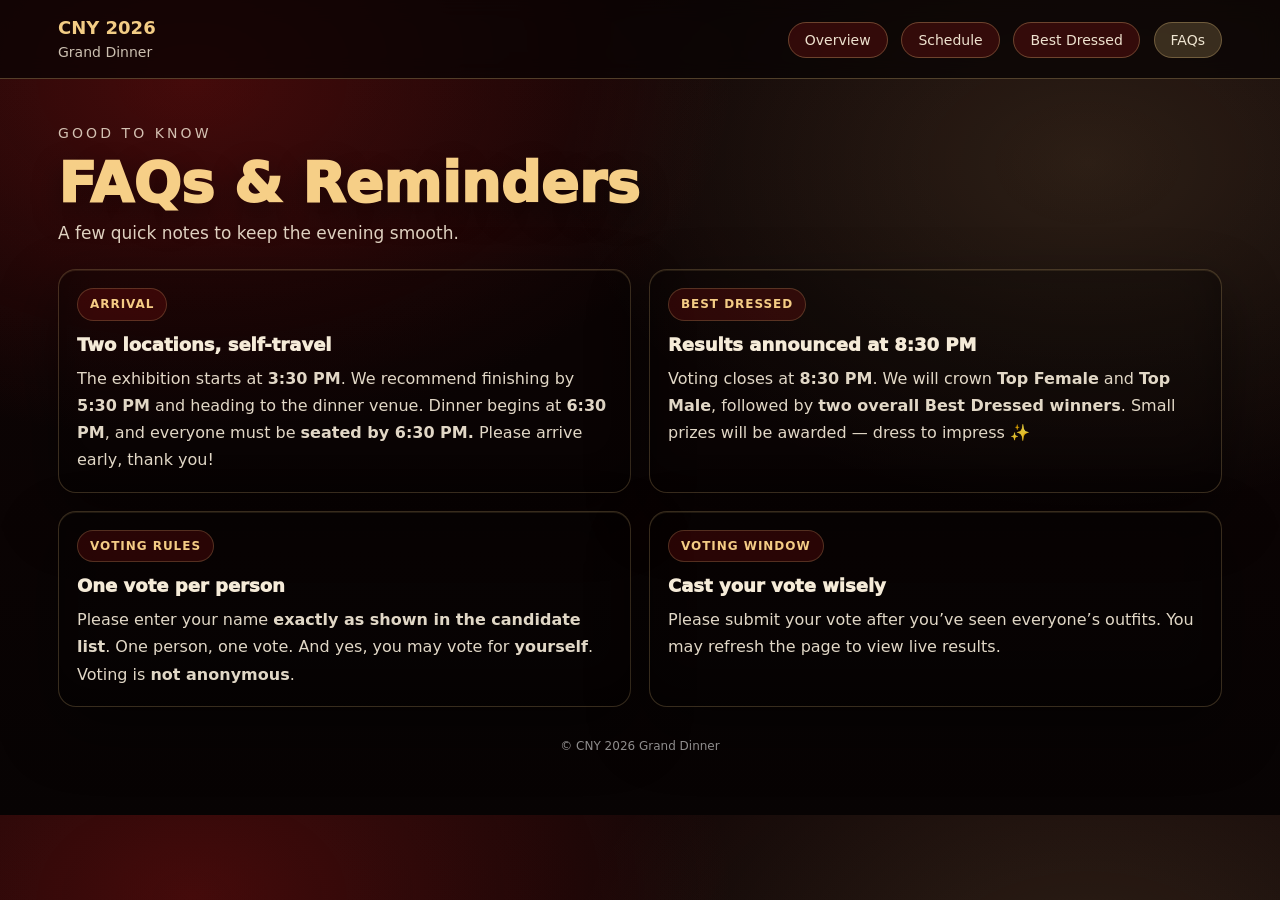
==== faqs.html @ 26682dc6 "Initial commit for CNY 2026 project" ====
<!-- faqs.html -->
<!doctype html>
<html lang="en">
<head>
  <meta charset="utf-8" />
  <meta name="viewport" content="width=device-width, initial-scale=1" />
  <title>FAQs — CNY 2026 Grand Dinner</title>
  <link rel="stylesheet" href="styles.css" />
</head>
<body>

<div class="topbar">
  <div class="topbar-inner">
    <div>
      <div class="brand-title">CNY 2026</div>
      <div class="brand-sub">Grand Dinner</div>
    </div>
    <nav class="nav">
      <a href="index.html">Overview</a>
      <a href="schedule.html">Schedule</a>
      <a href="best-dressed.html">Best Dressed</a>
      <a class="active" href="faqs.html">FAQs</a>
    </nav>
  </div>
</div>

<div class="container">
  <div class="page-hero">
    <div class="page-kicker">GOOD TO KNOW</div>
    <h1 class="page-title">FAQs & Reminders</h1>
    <p class="page-subtitle">A few quick notes to keep the evening smooth.</p>
  </div>

  <div class="faq-grid">

    <section class="card faq-card">
      <div class="pill">Arrival</div>
      <h3 class="faq-title">Two locations, self-travel</h3>
      <p class="faq-text">
        The exhibition starts at <b>3:30 PM</b>. We recommend finishing by <b>5:30 PM</b> and heading to the dinner venue.
        Dinner begins at <b>6:30 PM</b>, and everyone must be <b>seated by 6:30 PM.</b> Please arrive early, thank you!
      </p>
    </section>

    <section class="card faq-card">
      <div class="pill">Best Dressed</div>
      <h3 class="faq-title">Results announced at 8:30 PM</h3>
      <p class="faq-text">
        Voting closes at <b>8:30 PM</b>. We will crown <b>Top Female</b> and <b>Top Male</b>,
        followed by <b>two overall Best Dressed winners</b>.
        Small prizes will be awarded — dress to impress ✨
      </p>
    </section>

    <section class="card faq-card">
      <div class="pill">Voting Rules</div>
      <h3 class="faq-title">One vote per person</h3>
      <p class="faq-text">
        Please enter your name <b>exactly as shown in the candidate list</b>.
        One person, one vote. And yes, you may vote for <b>yourself</b>.
        Voting is <b>not anonymous</b>.
      </p>
    </section>

    <section class="card faq-card">
      <div class="pill">Voting Window</div>
      <h3 class="faq-title">Cast your vote wisely</h3>
      <p class="faq-text">
        Please submit your vote after you’ve seen everyone’s outfits.
        You may refresh the page to view live results.
      </p>
    </section>

  </div>

  <div class="footer">© CNY 2026 Grand Dinner</div>
</div>

</body>
</html>
---- styles.css ----
:root {
  --border: rgba(255, 215, 140, 0.28);
  --gold: rgba(255, 215, 140, 0.95);
  --gold-soft: rgba(255, 215, 140, 0.82);
  --text: rgba(255, 245, 225, 0.92);
  --muted: rgba(255, 245, 225, 0.78);
  --shadow: 0 20px 50px rgba(0,0,0,0.45);
  --max: 1200px;

  --panel: rgba(0,0,0,0.22);
  --panel-2: rgba(0,0,0,0.30);
  --danger: rgba(210, 50, 50, 0.95);
  --danger-2: rgba(150, 20, 20, 0.95);
}

* { box-sizing: border-box; }

body {
  margin: 0;
  font-family: system-ui, -apple-system, Segoe UI, Roboto, Arial;
  color: var(--text);
  font-size: 18px;
  line-height: 1.55;
  background:
    radial-gradient(900px 600px at 15% 10%, rgba(165,20,20,.35), transparent 60%),
    radial-gradient(900px 600px at 85% 20%, rgba(255,215,140,.12), transparent 58%),
    linear-gradient(180deg, #120606, #070303);
}

a { color: inherit; text-decoration: none; }

.container {
  max-width: var(--max);
  margin: auto;
  padding: 22px 18px 60px;
}

.topbar {
  position: sticky;
  top: 0;
  z-index: 10;
  background: rgba(8,3,3,.72);
  backdrop-filter: blur(10px);
  border-bottom: 1px solid var(--border);
}

.topbar-inner {
  max-width: var(--max);
  margin: auto;
  padding: 14px 18px;
  display: flex;
  justify-content: space-between;
  align-items: center;
}

.brand-title {
  font-weight: 900;
  color: var(--gold);
  font-size: 18px;
}

.brand-sub {
  font-size: 14px;
  color: var(--muted);
}

.nav a {
  margin-left: 8px;
  padding: 9px 16px;
  border-radius: 999px;
  border: 1px solid var(--border);
  background: rgba(165,20,20,.25);
  font-size: 14px;
}

.nav a.active {
  background: rgba(255,215,140,.18);
}

.poster-wrap {
  margin-top: 20px;
  display: flex;
  justify-content: center;
}

.poster {
  width: 100%;
  border-radius: 22px;
  background:
    radial-gradient(800px 520px at 50% 18%, rgba(255,215,140,.12), transparent 60%),
    linear-gradient(180deg, rgba(90,8,8,.95), rgba(25,3,3,.98));
  border: 1px solid var(--border);
  box-shadow: var(--shadow);
  position: relative;
  overflow: hidden;
}

.poster::before {
  content: "";
  position: absolute;
  inset: 0;
  background:
    radial-gradient(900px 500px at 18% 18%, rgba(255,215,140,0.10), transparent 60%),
    radial-gradient(900px 500px at 85% 25%, rgba(255,215,140,0.06), transparent 62%),
    radial-gradient(1000px 700px at 50% 85%, rgba(0,0,0,0.30), transparent 60%);
  pointer-events: none;
  z-index: 1;
}

.lanterns {
  position: absolute;
  top: 10px;
  left: 18px;
  right: 18px;
  display: flex;
  justify-content: space-between;
  pointer-events: none;
  z-index: 2;
}

.lantern-img {
  width: 92px;
  opacity: 0.95;
  filter: drop-shadow(0 10px 18px rgba(0,0,0,0.35));
}

.lantern-img.left  { transform: rotate(-2deg); }
.lantern-img.right { transform: rotate( 2deg); }

.poster-inner {
  display: grid;
  grid-template-columns: 1.1fr 0.9fr;
  gap: 40px;
  padding: 96px 44px 48px;
  align-items: center;
  position: relative;
  z-index: 3;
}

.poster-kicker {
  font-size: 14px;
  letter-spacing: .18em;
  text-transform: uppercase;
  color: var(--muted);
}

.poster-title {
  margin: 14px 0 0;
  font-size: 48px;
  font-weight: 950;
  line-height: 1.05;
  color: var(--gold);
  text-shadow: 0 10px 26px rgba(0,0,0,0.35);
  position: relative;
}

.poster-title::after {
  content: "";
  display: block;
  width: 140px;
  height: 2px;
  margin-top: 14px;
  background: linear-gradient(90deg, rgba(255,215,140,0.65), rgba(255,215,140,0.08));
  border-radius: 999px;
}

.poster-subtitle {
  margin-top: 14px;
  color: var(--muted);
  font-size: 18px;
  line-height: 1.6;
}

.subtitle-line {
  white-space: nowrap;
}

.scroll {
  margin-top: 22px;
  border: 1px solid rgba(255,215,140,0.22);
  border-radius: 16px;
  background: rgba(0,0,0,0.22);
  padding: 18px 20px;
  box-shadow:
    inset 0 1px 0 rgba(255,215,140,0.08),
    inset 0 -18px 40px rgba(0,0,0,0.28);
}

.scroll-row {
  display: grid;
  grid-template-columns: 44px 1fr;
  gap: 14px;
  padding: 8px 0;
  align-items: start;
}

.icon-badge {
  width: 38px;
  height: 38px;
  border-radius: 12px;
  display: grid;
  place-items: center;
  position: relative;
  background: linear-gradient(180deg, rgba(255,215,140,0.14), rgba(165,20,20,0.18));
  border: 1px solid rgba(255,215,140,0.28);
  box-shadow:
    0 10px 22px rgba(0,0,0,0.35),
    inset 0 1px 0 rgba(255,215,140,0.18),
    inset 0 -10px 18px rgba(0,0,0,0.20);
}

.icon-badge::after {
  content: "";
  position: absolute;
  inset: 6px;
  border-radius: 10px;
  border: 1px solid rgba(255,215,140,0.12);
  pointer-events: none;
}

.icon-badge svg {
  width: 18px;
  height: 18px;
  stroke: rgba(255,215,140,0.92);
  fill: none;
  stroke-width: 2;
  stroke-linecap: round;
  stroke-linejoin: round;
  filter: drop-shadow(0 2px 4px rgba(0,0,0,0.35));
}

.scroll-title {
  font-weight: 900;
  font-size: 14px;
}

.scroll-text {
  margin-top: 4px;
  color: var(--muted);
  font-size: 14px;
  line-height: 1.55;
}

.dress-note {
  margin-top: 6px;
  font-size: 13px;
  line-height: 1.55;
  font-style: italic;
  color: var(--gold-soft);
}

.poster-actions {
  margin-top: 22px;
  display: flex;
  gap: 12px;
  flex-wrap: wrap;
  align-items: center;
}

.poster-btn {
  display: inline-block;
  padding: 12px 20px;
  border-radius: 14px;
  background: linear-gradient(180deg, rgba(90,12,12,0.85), rgba(60,6,6,0.85));
  border: 1px solid rgba(255,215,140,0.32);
  color: rgba(255,230,180,0.92);
  font-weight: 850;
  font-size: 14px;
  letter-spacing: 0.02em;
  box-shadow: 0 6px 16px rgba(0,0,0,0.35);
  transition: all 0.25s ease;
  margin-right: 0;
}

.poster-btn:visited { color: rgba(255,230,180,0.92); }

.poster-btn:hover {
  background: linear-gradient(180deg, rgba(120,18,18,0.95), rgba(80,10,10,0.95));
  border-color: rgba(255,215,140,0.5);
  box-shadow: 0 10px 24px rgba(0,0,0,0.45);
  transform: translateY(-1px);
}

.poster-horse {
  display: flex;
  justify-content: center;
}

.poster-frame {
  width: 100%;
  max-width: 440px;
  border-radius: 18px;
  padding: 10px;
  border: 1px solid rgba(255,215,140,0.25);
  background: rgba(0,0,0,0.18);
  box-shadow: 0 28px 64px rgba(0,0,0,0.60), inset 0 1px 0 rgba(255,215,140,0.12);
}

.poster-img {
  width: 100%;
  display: block;
  border-radius: 14px;
}

.page-hero {
  margin-top: 22px;
}

.page-kicker {
  font-size: 14px;
  letter-spacing: .22em;
  text-transform: uppercase;
  color: rgba(255, 245, 225, 0.78);
}

.page-title {
  margin: 10px 0 8px;
  font-size: 56px;
  line-height: 1.02;
  font-weight: 950;
  color: rgba(255, 215, 140, 0.96);
  text-shadow: 0 12px 30px rgba(0,0,0,0.45);
}

.page-subtitle {
  margin: 0;
  max-width: 900px;
  color: rgba(255, 245, 225, 0.86);
  line-height: 1.65;
  font-size: 17px;
}

.vote-grid {
  margin-top: 22px;
  display: grid;
  grid-template-columns: 1fr 1.2fr;
  gap: 18px;
  align-items: start;
}

.card {
  border-radius: 18px;
  border: 1px solid rgba(255,215,140,0.20);
  background: rgba(0,0,0,0.22);
  box-shadow:
    0 24px 60px rgba(0,0,0,0.45),
    inset 0 1px 0 rgba(255,215,140,0.10),
    inset 0 -18px 40px rgba(0,0,0,0.28);
  padding: 18px;
}

.card-header {
  display: flex;
  justify-content: space-between;
  align-items: baseline;
  gap: 12px;
  margin-bottom: 12px;
}

.card-title {
  font-weight: 950;
  color: rgba(255,215,140,0.95);
  letter-spacing: 0.01em;
  font-size: 18px;
}

.card-hint {
  font-size: 14px;
  color: rgba(255,245,225,0.70);
}

.form-row {
  margin-top: 12px;
}

.label-row {
  display: flex;
  align-items: baseline;
  justify-content: space-between;
  gap: 12px;
}

.label {
  display: block;
  font-size: 13px;
  letter-spacing: .18em;
  text-transform: uppercase;
  color: rgba(255,245,225,0.78);
}

.label-note {
  font-size: 14px;
  color: rgba(255,245,225,0.62);
}

.input, .select {
  width: 100%;
  margin-top: 8px;
  height: 48px;
  border-radius: 12px;
  border: 1px solid rgba(255,215,140,0.22);
  background: rgba(0,0,0,0.28);
  color: rgba(255,245,225,0.92);
  padding: 0 14px;
  outline: none;
  font-size: 16px;
}

.input::placeholder {
  color: rgba(255,245,225,0.50);
}

.input:focus, .select:focus {
  border-color: rgba(255,215,140,0.45);
  box-shadow: 0 0 0 4px rgba(255,215,140,0.08);
}

.select {
  appearance: none;
  background-image:
    linear-gradient(45deg, transparent 50%, rgba(255,215,140,0.9) 50%),
    linear-gradient(135deg, rgba(255,215,140,0.9) 50%, transparent 50%);
  background-position:
    calc(100% - 18px) 20px,
    calc(100% - 12px) 20px;
  background-size: 6px 6px, 6px 6px;
  background-repeat: no-repeat;
}

.select option {
  background: #140707;
  color: rgba(255,245,225,0.95);
}

.btn-row {
  margin-top: 14px;
  display: flex;
  gap: 10px;
  align-items: center;
}

.btn {
  height: 44px;
  border-radius: 14px;
  padding: 0 16px;
  border: 1px solid rgba(255,215,140,0.26);
  background: rgba(0,0,0,0.20);
  color: rgba(255,230,180,0.92);
  font-weight: 850;
  letter-spacing: 0.02em;
  cursor: pointer;
  transition: all 0.25s ease;
  font-size: 15px;
}

.btn:hover {
  border-color: rgba(255,215,140,0.5);
  transform: translateY(-1px);
  box-shadow: 0 10px 24px rgba(0,0,0,0.40);
}

.btn-primary {
  background: linear-gradient(180deg, rgba(120,18,18,0.90), rgba(70,8,8,0.90));
}

.btn-ghost {
  background: linear-gradient(180deg, rgba(20,7,7,0.35), rgba(10,3,3,0.35));
}

.btn-danger {
  background: linear-gradient(180deg, rgba(210,60,60,0.90), rgba(120,20,20,0.90));
  border-color: rgba(255,120,120,0.35);
}

.status {
  margin-top: 12px;
  min-height: 18px;
  color: rgba(255,245,225,0.75);
  font-size: 14px;
}

.status-ok {
  color: rgba(170, 255, 210, 0.92);
}

.status-err {
  color: rgba(255, 170, 170, 0.92);
}

.divider {
  margin: 16px 0;
  height: 1px;
  background: linear-gradient(90deg, rgba(255,215,140,0.22), rgba(255,215,140,0.05));
}

.subhead {
  font-weight: 900;
  color: rgba(255,215,140,0.92);
  font-size: 16px;
}

.bullets {
  margin: 10px 0 0;
  color: rgba(255,245,225,0.88);
  line-height: 1.75;
  font-size: 16px;
}

.bullets li { margin: 8px 0; }

.reset-row {
  display: grid;
  grid-template-columns: 1fr auto;
  gap: 10px;
  align-items: center;
  margin-top: 10px;
}

.tiny-note {
  margin-top: 8px;
  font-size: 13px;
  color: rgba(255,245,225,0.60);
}

.table-wrap {
  overflow-x: auto;
  border-radius: 14px;
  border: 1px solid rgba(255,215,140,0.16);
  background: rgba(0,0,0,0.18);
}

.table {
  width: 100%;
  border-collapse: collapse;
  font-size: 16px;
}

.table th, .table td {
  padding: 10px 12px;
  border-bottom: 1px solid rgba(255,215,140,0.10);
}

.table th {
  text-transform: uppercase;
  letter-spacing: .12em;
  font-size: 13px;
  color: rgba(255,245,225,0.78);
}

.table td {
  color: rgba(255,245,225,0.90);
}

.table .muted {
  color: rgba(255,245,225,0.62);
}

.right { text-align: right; }

.schedule-grid {
  margin-top: 22px;
  display: grid;
  grid-template-columns: 1fr 1fr;
  gap: 18px;
}

.schedule-card .schedule-time {
  display: inline-flex;
  align-items: center;
  padding: 6px 12px;
  border-radius: 999px;
  border: 1px solid rgba(255,215,140,0.22);
  background: rgba(165,20,20,0.20);
  color: rgba(255,215,140,0.95);
  font-weight: 900;
  letter-spacing: .02em;
  font-size: 14px;
}

.schedule-card .schedule-title {
  margin-top: 10px;
  font-size: 20px;
  font-weight: 950;
  color: rgba(255,245,225,0.95);
}

.schedule-lines {
  margin-top: 14px;
  display: grid;
  gap: 10px;
}

.line {
  display: grid;
  grid-template-columns: 110px 1fr;
  gap: 12px;
  padding: 10px 12px;
  border-radius: 14px;
  border: 1px solid rgba(255,215,140,0.14);
  background: rgba(0,0,0,0.18);
}

.line-label {
  color: rgba(255,245,225,0.72);
  font-weight: 900;
  letter-spacing: .02em;
}

.line-value {
  color: rgba(255,245,225,0.92);
}

.faq-grid {
  margin-top: 22px;
  display: grid;
  grid-template-columns: 1fr 1fr;
  gap: 18px;
}

.pill {
  display: inline-flex;
  padding: 6px 12px;
  border-radius: 999px;
  border: 1px solid rgba(255,215,140,0.20);
  background: rgba(165,20,20,0.22);
  color: rgba(255,215,140,0.95);
  font-weight: 900;
  font-size: 12px;
  letter-spacing: .08em;
  text-transform: uppercase;
}

.faq-title {
  margin: 10px 0 6px;
  color: rgba(255,245,225,0.96);
  font-weight: 950;
  font-size: 18px;
}

.faq-text {
  margin: 0;
  color: rgba(255,245,225,0.88);
  line-height: 1.7;
  font-size: 16px;
}

.timeline {
  margin-top: 22px;
  position: relative;
  padding: 10px 0 0;
}

.timeline-line {
  position: absolute;
  left: 18px;
  top: 8px;
  bottom: 8px;
  width: 2px;
  background: linear-gradient(
    180deg,
    rgba(255,215,140,0.55),
    rgba(255,215,140,0.10),
    rgba(255,215,140,0.35)
  );
  filter: drop-shadow(0 12px 24px rgba(0,0,0,0.5));
  border-radius: 999px;
  opacity: 0.9;
}

.timeline-item {
  display: grid;
  grid-template-columns: 42px 1fr;
  gap: 14px;
  align-items: start;
  margin-bottom: 16px;
}

.timeline-dot {
  width: 34px;
  height: 34px;
  margin-left: 2px;
  border-radius: 999px;
  border: 1px solid rgba(255,215,140,0.35);
  background: radial-gradient(circle at 30% 25%, rgba(255,215,140,0.22), rgba(0,0,0,0.25));
  box-shadow:
    0 14px 32px rgba(0,0,0,0.45),
    inset 0 1px 0 rgba(255,215,140,0.18);
  display: grid;
  place-items: center;
  position: relative;
  z-index: 2;
}

.dot-inner {
  width: 10px;
  height: 10px;
  border-radius: 999px;
  background: rgba(255,215,140,0.95);
  box-shadow: 0 0 0 6px rgba(255,215,140,0.10);
}

.timeline-card {
  border-radius: 18px;
  border: 1px solid rgba(255,215,140,0.22);
  background:
    radial-gradient(900px 260px at 22% 10%, rgba(255,215,140,0.10), transparent 55%),
    linear-gradient(180deg, rgba(0,0,0,0.26), rgba(0,0,0,0.18));
  box-shadow:
    0 28px 70px rgba(0,0,0,0.55),
    inset 0 1px 0 rgba(255,215,140,0.10);
  padding: 18px;
  backdrop-filter: blur(10px);
}

.timeline-top {
  display: flex;
  gap: 12px;
  align-items: center;
  flex-wrap: wrap;
  margin-bottom: 12px;
}

.time-badge {
  display: inline-flex;
  align-items: center;
  padding: 6px 12px;
  border-radius: 999px;
  border: 1px solid rgba(255,215,140,0.24);
  background: rgba(165,20,20,0.22);
  color: rgba(255,215,140,0.95);
  font-weight: 950;
  letter-spacing: 0.02em;
  font-size: 14px;
}

.event-title {
  font-size: 22px;
  font-weight: 950;
  color: rgba(255,245,225,0.96);
  text-shadow: 0 10px 26px rgba(0,0,0,0.35);
}

.event-meta {
  display: grid;
  gap: 10px;
}

.meta-row {
  display: grid;
  grid-template-columns: 110px 1fr;
  gap: 12px;
  padding: 10px 12px;
  border-radius: 14px;
  border: 1px solid rgba(255,215,140,0.14);
  background: rgba(0,0,0,0.18);
}

.meta-label {
  font-weight: 900;
  color: rgba(255,245,225,0.70);
  letter-spacing: 0.02em;
  font-size: 14px;
}

.meta-value {
  color: rgba(255,245,225,0.92);
  line-height: 1.55;
  font-size: 16px;
}

.footer {
  margin-top: 30px;
  text-align: center;
  font-size: 12px;
  color: rgba(255,255,255,.55);
}

@media (max-width: 900px) {
  .poster-inner {
    grid-template-columns: 1fr;
    padding: 110px 20px 30px;
    text-align: center;
  }

  .lantern-img { width: 78px; }

  .poster-title::after {
    margin-left: auto;
    margin-right: auto;
  }

  .subtitle-line {
    white-space: normal;
  }
}

@media (max-width: 980px) {
  .vote-grid {
    grid-template-columns: 1fr;
  }
  .schedule-grid, .faq-grid {
    grid-template-columns: 1fr;
  }
  .page-title {
    font-size: 44px;
  }
}

@media (max-width: 720px) {
  .topbar-inner {
    flex-direction: column;
    align-items: flex-start;
    gap: 10px;
    padding: 12px 14px;
  }

  .nav {
    width: 100%;
    display: flex;
    flex-wrap: nowrap;
    gap: 8px;
    overflow-x: auto;
    -webkit-overflow-scrolling: touch;
    padding-bottom: 6px;
  }

  .nav::-webkit-scrollbar {
    height: 6px;
  }
  .nav::-webkit-scrollbar-thumb {
    background: rgba(255, 215, 140, 0.18);
    border-radius: 999px;
  }

  .nav a {
    margin-left: 0;
    white-space: nowrap;
    flex: 0 0 auto;
    padding: 8px 12px;
    font-size: 13px;
  }

  .brand-title { font-size: 18px; }
  .brand-sub { font-size: 14px; }

  .poster-inner {
    grid-template-columns: 1fr;
    padding: 110px 18px 30px;
    text-align: center;
  }

  .lantern-img { width: 72px; }

  .poster-title {
    font-size: 38px;
    line-height: 1.08;
  }

  .poster-title::after {
    margin-left: auto;
    margin-right: auto;
  }

  .poster-subtitle { font-size: 17px; line-height: 1.6; }
  .scroll-title { font-size: 13px; }
  .scroll-text { font-size: 13px; }
  .dress-note { font-size: 12px; }

  .poster-actions {
    display: grid;
    grid-template-columns: 1fr;
    gap: 14px;
    width: 100%;
    justify-items: stretch;
  }

  .poster-btn {
    width: 100%;
    text-align: center;
    padding: 14px 18px;
  }
}

.scroll .scroll-title {
  font-size: 18px;
  line-height: 1.2;
}

.scroll .scroll-text {
  font-size: 17px;
  line-height: 1.35;
}

.scroll .dress-note {
  font-size: 16px;
  line-height: 1.35;
}
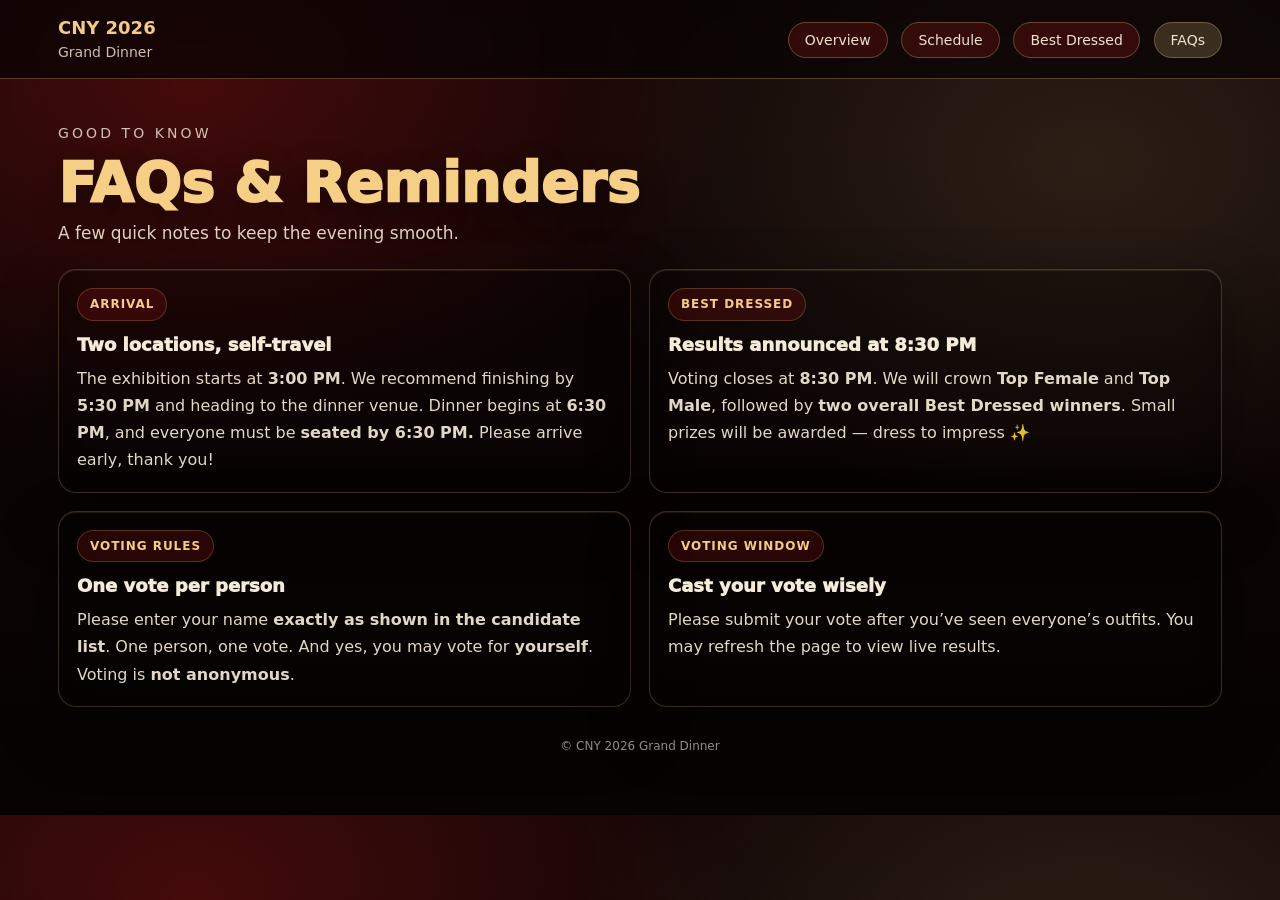
==== commit 11fcddcb: "Update FAQs" ====
--- a/faqs.html
+++ b/faqs.html
@@ -37,7 +37,7 @@
       <div class="pill">Arrival</div>
       <h3 class="faq-title">Two locations, self-travel</h3>
       <p class="faq-text">
-        The exhibition starts at <b>3:30 PM</b>. We recommend finishing by <b>5:30 PM</b> and heading to the dinner venue.
+        The exhibition starts at <b>3:00 PM</b>. We recommend finishing by <b>5:30 PM</b> and heading to the dinner venue.
         Dinner begins at <b>6:30 PM</b>, and everyone must be <b>seated by 6:30 PM.</b> Please arrive early, thank you!
       </p>
     </section>
